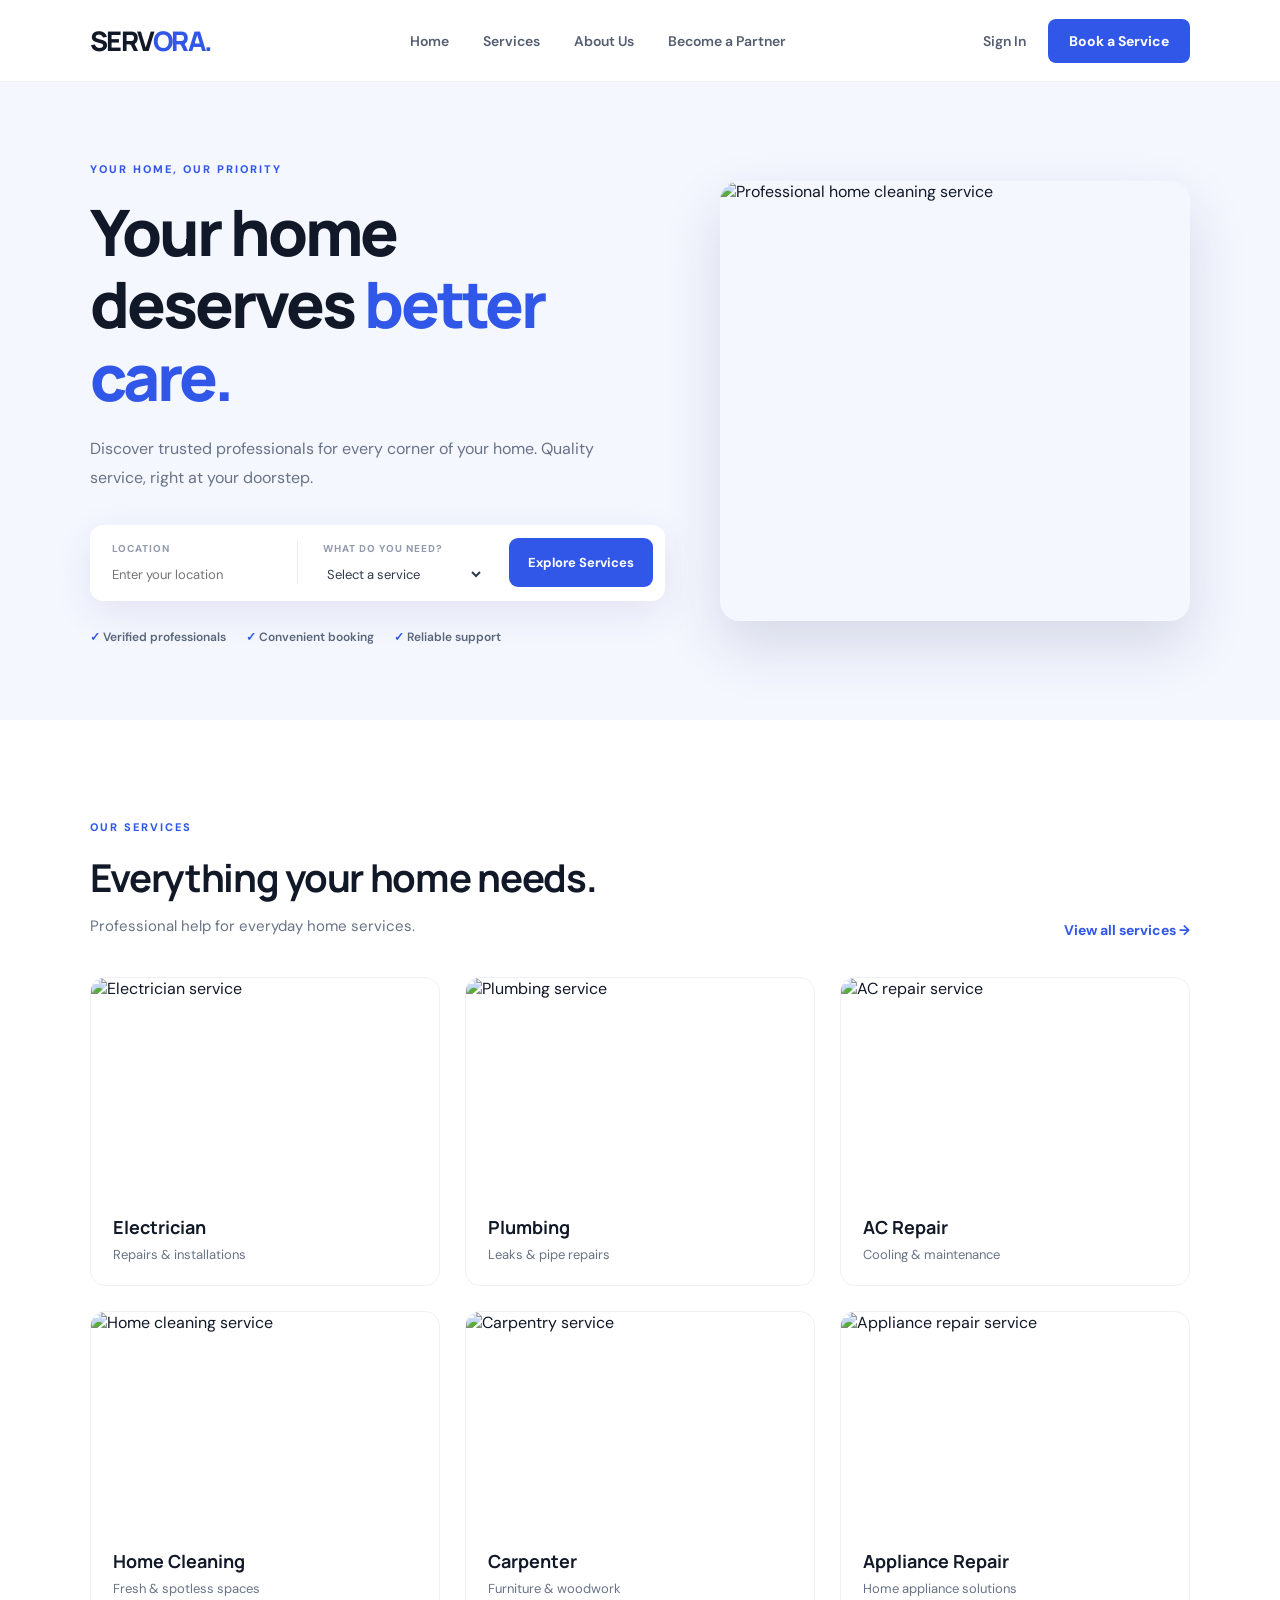
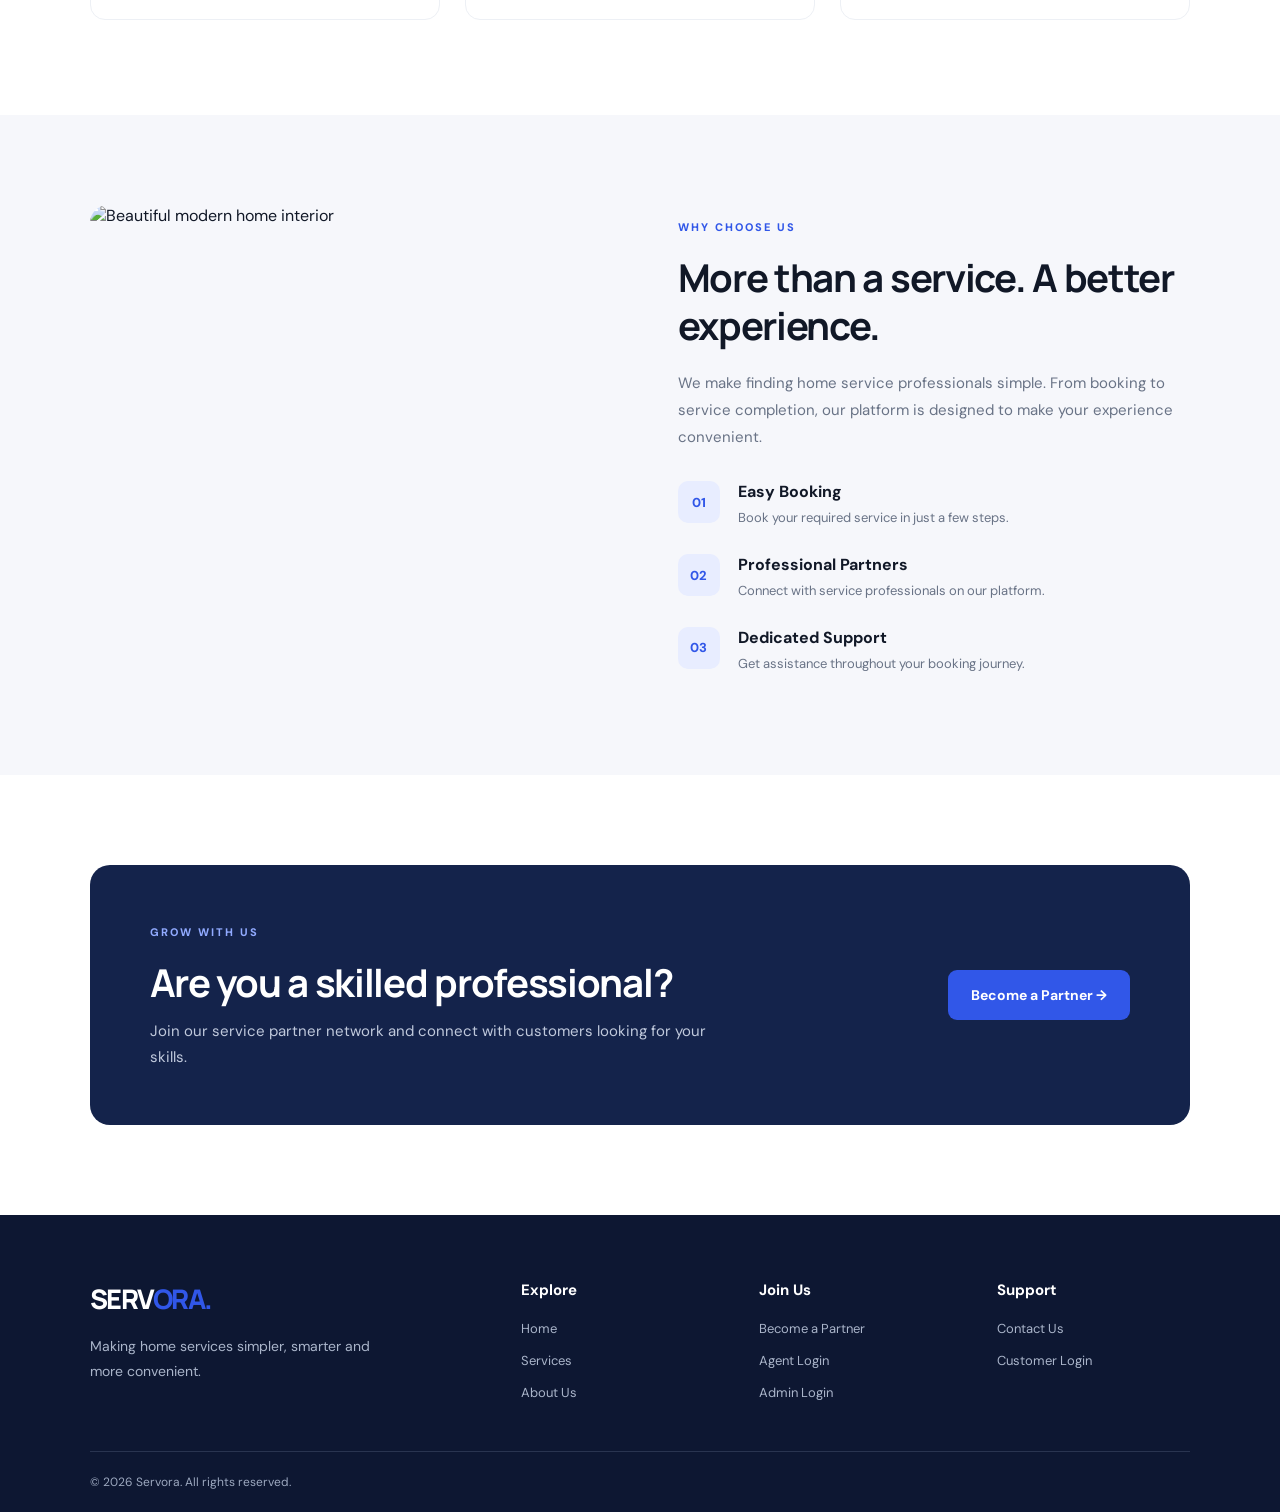
==== index.html @ d1752a40 "initial servora website" ====
<!DOCTYPE html>
<html lang="en">
<head>
    <meta charset="UTF-8">
    <meta name="viewport" content="width=device-width, initial-scale=1.0">

    <title>Service Booking | Home Services Made Simple</title>

    <link rel="stylesheet" href="css/style.css">
</head>

<body>

    <!-- NAVBAR -->
    <header class="navbar">

        <a href="index.html" class="logo">
            SERV<span>ORA.</span>
        </a>

        <nav class="nav-links">
            <a href="index.html">Home</a>
            <a href="#services">Services</a>
            <a href="#about">About Us</a>
            <a href="#join">Become a Partner</a>
        </nav>

        <div class="nav-actions">
            <a href="customer.html" class="login-link">Sign In</a>
            <a href="customer.html" class="nav-button">Book a Service</a>
        </div>

    </header>


    <!-- HERO SECTION -->
    <main>

        <section class="hero">

            <div class="hero-content">

                <span class="hero-tag">YOUR HOME, OUR PRIORITY</span>

                <h1>
                    Your home deserves
                    <span>better care.</span>
                </h1>

                <p>
                    Discover trusted professionals for every corner
                    of your home. Quality service, right at your doorstep.
                </p>

                <div class="search-box">

                    <div class="search-field">
                        <label>LOCATION</label>
                        <input type="text" placeholder="Enter your location">
                    </div>

                    <div class="search-divider"></div>

                    <div class="search-field">
                        <label>WHAT DO YOU NEED?</label>
                        <select>
                            <option value="">Select a service</option>
                            <option>Electrician</option>
                            <option>Plumber</option>
                            <option>AC Repair</option>
                            <option>Home Cleaning</option>
                            <option>Carpenter</option>
                            <option>Appliance Repair</option>
                        </select>
                    </div>

                    <a href="customer.html" class="search-button">
                        Explore Services
                    </a>

                </div>

                <div class="hero-trust">
                    <span>✓ Verified professionals</span>
                    <span>✓ Convenient booking</span>
                    <span>✓ Reliable support</span>
                </div>

            </div>

            <div class="hero-image">
                <img
                    src="https://images.unsplash.com/photo-1581578731548-c64695cc6952?auto=format&fit=crop&w=1200&q=85"
                    alt="Professional home cleaning service">
            </div>

        </section>


        <!-- SERVICES SECTION -->
        <section class="services-section" id="services">

            <div class="section-heading">
                <div>
                    <span class="section-tag">OUR SERVICES</span>
                    <h2>Everything your home needs.</h2>
                    <p>Professional help for everyday home services.</p>
                </div>

                <a href="customer.html" class="view-all">
                    View all services →
                </a>
            </div>


            <div class="service-grid">

                <a href="customer.html" class="service-card">
                    <img src="https://images.unsplash.com/photo-1621905251189-08b45d6a269e?auto=format&fit=crop&w=700&q=80" alt="Electrician service">
                    <div class="service-info">
                        <h3>Electrician</h3>
                        <p>Repairs & installations</p>
                    </div>
                </a>

                <a href="customer.html" class="service-card">
                    <img src="https://images.unsplash.com/photo-1607472586893-edb57bdc0e39?auto=format&fit=crop&w=700&q=80" alt="Plumbing service">
                    <div class="service-info">
                        <h3>Plumbing</h3>
                        <p>Leaks & pipe repairs</p>
                    </div>
                </a>

                <a href="customer.html" class="service-card">
                    <img src="https://images.unsplash.com/photo-1631545806609-3c6d2e8c5e3d?auto=format&fit=crop&w=700&q=80" alt="AC repair service">
                    <div class="service-info">
                        <h3>AC Repair</h3>
                        <p>Cooling & maintenance</p>
                    </div>
                </a>

                <a href="customer.html" class="service-card">
                    <img src="https://images.unsplash.com/photo-1581578731548-c64695cc6952?auto=format&fit=crop&w=700&q=80" alt="Home cleaning service">
                    <div class="service-info">
                        <h3>Home Cleaning</h3>
                        <p>Fresh & spotless spaces</p>
                    </div>
                </a>

                <a href="customer.html" class="service-card">
                    <img src="https://images.unsplash.com/photo-1620626011761-996317b8d101?auto=format&fit=crop&w=700&q=80" alt="Carpentry service">
                    <div class="service-info">
                        <h3>Carpenter</h3>
                        <p>Furniture & woodwork</p>
                    </div>
                </a>

                <a href="customer.html" class="service-card">
                    <img src="https://images.unsplash.com/photo-1558618666-fcd25c85cd64?auto=format&fit=crop&w=700&q=80" alt="Appliance repair service">
                    <div class="service-info">
                        <h3>Appliance Repair</h3>
                        <p>Home appliance solutions</p>
                    </div>
                </a>

            </div>

        </section>


        <!-- ABOUT SECTION -->
        <section class="about-section" id="about">

            <div class="about-image">
                <img
                    src="https://images.unsplash.com/photo-1600607687939-ce8a6c25118c?auto=format&fit=crop&w=1000&q=85"
                    alt="Beautiful modern home interior">
            </div>

            <div class="about-content">

                <span class="section-tag">WHY CHOOSE US</span>

                <h2>More than a service. A better experience.</h2>

                <p>
                    We make finding home service professionals simple.
                    From booking to service completion, our platform
                    is designed to make your experience convenient.
                </p>

                <div class="about-point">
                    <span>01</span>
                    <div>
                        <h3>Easy Booking</h3>
                        <p>Book your required service in just a few steps.</p>
                    </div>
                </div>

                <div class="about-point">
                    <span>02</span>
                    <div>
                        <h3>Professional Partners</h3>
                        <p>Connect with service professionals on our platform.</p>
                    </div>
                </div>

                <div class="about-point">
                    <span>03</span>
                    <div>
                        <h3>Dedicated Support</h3>
                        <p>Get assistance throughout your booking journey.</p>
                    </div>
                </div>

            </div>

        </section>


        <!-- WORKER JOIN SECTION -->
        <section class="join-section" id="join">

            <div>
                <span class="section-tag">GROW WITH US</span>
                <h2>Are you a skilled professional?</h2>
                <p>
                    Join our service partner network and connect
                    with customers looking for your skills.
                </p>
            </div>

            <a href="worker.html" class="join-button">
                Become a Partner →
            </a>

        </section>

    </main>


    <!-- FOOTER -->
    <footer class="footer">

        <div class="footer-main">

            <div class="footer-brand">
                <a href="index.html" class="logo">
                    SERV<span>ORA.</span>
                </a>

                <p>
                    Making home services simpler,
                    smarter and more convenient.
                </p>
            </div>

            <div class="footer-column">
                <h3>Explore</h3>
                <a href="index.html">Home</a>
                <a href="#services">Services</a>
                <a href="#about">About Us</a>
            </div>

            <div class="footer-column">
                <h3>Join Us</h3>
                <a href="worker.html">Become a Partner</a>
                <a href="agent.html">Agent Login</a>
                <a href="admin.html">Admin Login</a>
            </div>

            <div class="footer-column">
                <h3>Support</h3>
                <a href="mailto:support@example.com">Contact Us</a>
                <a href="customer.html">Customer Login</a>
            </div>

        </div>

        <div class="footer-bottom">
            <p>© 2026 Servora. All rights reserved.</p>
        </div>

    </footer>

</body>
</html>
---- css/style.css ----
@import url('https://fonts.googleapis.com/css2?family=DM+Sans:wght@400;500;600;700;800&family=Manrope:wght@400;500;600;700;800&display=swap');

:root {
    --primary: #3157e8;
    --dark: #111827;
    --muted: #697386;
    --light: #f6f7fb;
    --white: #ffffff;
}

* {
    margin: 0;
    padding: 0;
    box-sizing: border-box;
}

html {
    scroll-behavior: smooth;
}

body {
    font-family: 'DM Sans', sans-serif;
    color: var(--dark);
    background: var(--white);
}

a {
    text-decoration: none;
    color: inherit;
}

/* NAVBAR */

.navbar {
    width: 100%;
    min-height: 82px;
    padding: 0 7%;
    display: flex;
    align-items: center;
    justify-content: space-between;
    background: #fff;
    border-bottom: 1px solid #edf0f5;
    position: sticky;
    top: 0;
    z-index: 100;
}

.logo {
    font-family: 'Manrope', sans-serif;
    font-size: 27px;
    font-weight: 800;
    letter-spacing: -1.5px;
    color: var(--dark);
}

.logo span {
    color: var(--primary);
}

.nav-links {
    display: flex;
    align-items: center;
    gap: 34px;
}

.nav-links a,
.login-link {
    font-size: 14px;
    font-weight: 600;
    color: #555e70;
    transition: 0.3s;
}

.nav-links a:hover,
.login-link:hover {
    color: var(--primary);
}

.nav-actions {
    display: flex;
    align-items: center;
    gap: 22px;
}

.nav-button {
    background: var(--primary);
    color: white;
    padding: 13px 21px;
    border-radius: 8px;
    font-size: 14px;
    font-weight: 700;
    transition: 0.3s;
}

.nav-button:hover,
.search-button:hover,
.join-button:hover {
    background: #1d40c4;
    transform: translateY(-2px);
}

/* HERO */

.hero {
    min-height: 600px;
    padding: 75px 7%;
    display: grid;
    grid-template-columns: 1.1fr 0.9fr;
    align-items: center;
    gap: 55px;
    background: #f5f7ff;
}

.hero-content {
    max-width: 650px;
}

.hero-tag,
.section-tag {
    display: inline-block;
    color: var(--primary);
    font-size: 11px;
    font-weight: 800;
    letter-spacing: 2px;
    margin-bottom: 20px;
}

.hero h1 {
    font-family: 'Manrope', sans-serif;
    font-size: clamp(42px, 5vw, 65px);
    line-height: 1.13;
    letter-spacing: -3px;
    font-weight: 800;
    color: #111827;
    margin-bottom: 22px;
}

.hero h1 span {
    color: var(--primary);
}

.hero-content > p {
    color: var(--muted);
    font-size: 16px;
    line-height: 1.8;
    max-width: 510px;
    margin-bottom: 32px;
}

/* SEARCH BOX */

.search-box {
    background: white;
    padding: 12px;
    border-radius: 13px;
    display: flex;
    align-items: center;
    gap: 15px;
    box-shadow: 0 12px 40px rgba(27, 46, 105, 0.09);
    max-width: 690px;
}

.search-field {
    flex: 1;
    min-width: 0;
    padding: 5px 10px;
}

.search-field label {
    display: block;
    color: #929bad;
    font-size: 10px;
    font-weight: 800;
    letter-spacing: 1px;
    margin-bottom: 8px;
}

.search-field input,
.search-field select {
    width: 100%;
    border: none;
    outline: none;
    background: transparent;
    color: #30394b;
    font-size: 13px;
    font-family: inherit;
}

.search-divider {
    width: 1px;
    height: 43px;
    background: #e9edf3;
}

.search-button {
    background: var(--primary);
    color: white;
    padding: 16px 19px;
    border-radius: 9px;
    white-space: nowrap;
    font-size: 13px;
    font-weight: 700;
    transition: 0.3s;
}

.hero-trust {
    display: flex;
    flex-wrap: wrap;
    gap: 20px;
    margin-top: 28px;
    color: #596579;
    font-size: 12px;
    font-weight: 600;
}

.hero-trust span::first-letter {
    color: var(--primary);
}

/* HERO IMAGE */

.hero-image {
    width: 100%;
    height: 440px;
    border-radius: 20px;
    overflow: hidden;
    box-shadow: 0 25px 60px rgba(20, 38, 75, 0.14);
}

.hero-image img {
    width: 100%;
    height: 100%;
    object-fit: cover;
    transition: transform 0.6s;
}

.hero-image:hover img {
    transform: scale(1.04);
}

/* SERVICES */

.services-section {
    padding: 95px 7%;
}

.section-heading {
    display: flex;
    justify-content: space-between;
    align-items: end;
    margin-bottom: 38px;
    gap: 20px;
}

.section-heading h2,
.about-content h2,
.join-section h2 {
    font-family: 'Manrope', sans-serif;
    font-size: clamp(28px, 3vw, 39px);
    line-height: 1.25;
    letter-spacing: -1.3px;
    margin-bottom: 12px;
}

.section-heading p,
.join-section p {
    color: var(--muted);
    font-size: 15px;
    line-height: 1.7;
}

.view-all {
    color: var(--primary);
    font-weight: 700;
    font-size: 14px;
    white-space: nowrap;
}

.service-grid {
    display: grid;
    grid-template-columns: repeat(3, 1fr);
    gap: 25px;
}

.service-card {
    background: white;
    border: 1px solid #edf0f5;
    border-radius: 15px;
    overflow: hidden;
    transition: 0.35s;
}

.service-card:hover {
    transform: translateY(-7px);
    box-shadow: 0 18px 40px rgba(20, 38, 75, 0.11);
    border-color: transparent;
}

.service-card img {
    display: block;
    width: 100%;
    height: 215px;
    object-fit: cover;
    transition: transform 0.5s;
}

.service-card:hover img {
    transform: scale(1.04);
}

.service-info {
    padding: 22px;
}

.service-info h3 {
    font-family: 'Manrope', sans-serif;
    font-size: 18px;
    margin-bottom: 7px;
}

.service-info p {
    color: var(--muted);
    font-size: 13px;
}

/* ABOUT SECTION */

.about-section {
    background: #f6f7fb;
    padding: 90px 7%;
    display: grid;
    grid-template-columns: 1fr 1fr;
    align-items: center;
    gap: 75px;
}

.about-image {
    height: 480px;
    border-radius: 18px;
    overflow: hidden;
}

.about-image img {
    width: 100%;
    height: 100%;
    object-fit: cover;
}

.about-content > p {
    color: var(--muted);
    font-size: 15px;
    line-height: 1.8;
    margin: 20px 0 30px;
}

.about-point {
    display: flex;
    gap: 18px;
    margin-top: 25px;
    align-items: flex-start;
}

.about-point > span {
    min-width: 42px;
    height: 42px;
    background: #e8edff;
    color: var(--primary);
    border-radius: 10px;
    display: grid;
    place-items: center;
    font-weight: 800;
    font-size: 13px;
}

.about-point h3 {
    font-size: 16px;
    margin-bottom: 6px;
}

.about-point p {
    color: var(--muted);
    font-size: 13px;
    line-height: 1.6;
}

/* JOIN SECTION */

.join-section {
    margin: 90px 7%;
    padding: 55px 60px;
    border-radius: 20px;
    background: #14234b;
    color: white;
    display: flex;
    align-items: center;
    justify-content: space-between;
    gap: 30px;
}

.join-section .section-tag {
    color: #91aaff;
}

.join-section h2 {
    color: white;
}

.join-section p {
    color: #c0c9dc;
    max-width: 570px;
}

.join-button {
    background: var(--primary);
    color: white;
    padding: 16px 23px;
    border-radius: 9px;
    font-weight: 700;
    font-size: 14px;
    white-space: nowrap;
    transition: 0.3s;
}

/* FOOTER */

.footer {
    background: #0d1732;
    color: white;
    padding: 65px 7% 0;
}

.footer-main {
    display: grid;
    grid-template-columns: 2fr 1fr 1fr 1fr;
    gap: 45px;
    padding-bottom: 50px;
}

.footer-brand .logo {
    color: white;
}

.footer-brand p {
    color: #aab5ca;
    font-size: 14px;
    line-height: 1.8;
    margin-top: 17px;
    max-width: 280px;
}

.footer-column {
    display: flex;
    flex-direction: column;
    gap: 15px;
}

.footer-column h3 {
    font-size: 15px;
    margin-bottom: 5px;
}

.footer-column a {
    color: #aab5ca;
    font-size: 13px;
    transition: 0.3s;
}

.footer-column a:hover {
    color: white;
}

.footer-bottom {
    border-top: 1px solid #293450;
    padding: 22px 0;
    color: #9ca8bf;
    font-size: 12px;
}

/* RESPONSIVE DESIGN */

@media (max-width: 1000px) {
    .navbar {
        padding: 18px 5%;
    }

    .nav-links {
        gap: 17px;
    }

    .hero {
        padding: 60px 5%;
        gap: 30px;
    }

    .services-section,
    .about-section {
        padding: 70px 5%;
    }

    .service-grid {
        gap: 18px;
    }

    .footer-main {
        gap: 25px;
    }
}

@media (max-width: 768px) {
    .navbar {
        flex-wrap: wrap;
        gap: 17px;
        padding: 17px 5%;
    }

    .nav-links {
        order: 3;
        width: 100%;
        justify-content: center;
        flex-wrap: wrap;
        gap: 17px;
    }

    .nav-actions {
        gap: 12px;
    }

    .hero {
        grid-template-columns: 1fr;
        padding: 55px 5%;
    }

    .hero h1 {
        font-size: 46px;
        letter-spacing: -2px;
    }

    .hero-image {
        height: 330px;
    }

    .search-box {
        flex-direction: column;
        align-items: stretch;
        gap: 10px;
    }

    .search-divider {
        width: 100%;
        height: 1px;
    }

    .search-button {
        text-align: center;
    }

    .hero-trust {
        gap: 12px;
    }

    .section-heading {
        align-items: flex-start;
        flex-direction: column;
    }

    .service-grid {
        grid-template-columns: repeat(2, 1fr);
    }

    .service-card img {
        height: 170px;
    }

    .about-section {
        grid-template-columns: 1fr;
        gap: 35px;
    }

    .about-image {
        height: 330px;
    }

    .join-section {
        margin: 55px 5%;
        padding: 35px 25px;
        align-items: flex-start;
        flex-direction: column;
    }

    .footer-main {
        grid-template-columns: repeat(2, 1fr);
    }
}

@media (max-width: 480px) {
    .logo {
        font-size: 23px;
    }

    .nav-button {
        padding: 11px 13px;
        font-size: 12px;
    }

    .login-link {
        font-size: 13px;
    }

    .nav-links a {
        font-size: 12px;
    }

    .hero h1 {
        font-size: 39px;
    }

    .service-grid {
        grid-template-columns: 1fr;
    }

    .service-card img {
        height: 210px;
    }

    .footer-main {
        grid-template-columns: 1fr 1fr;
        gap: 35px 20px;
    }
}
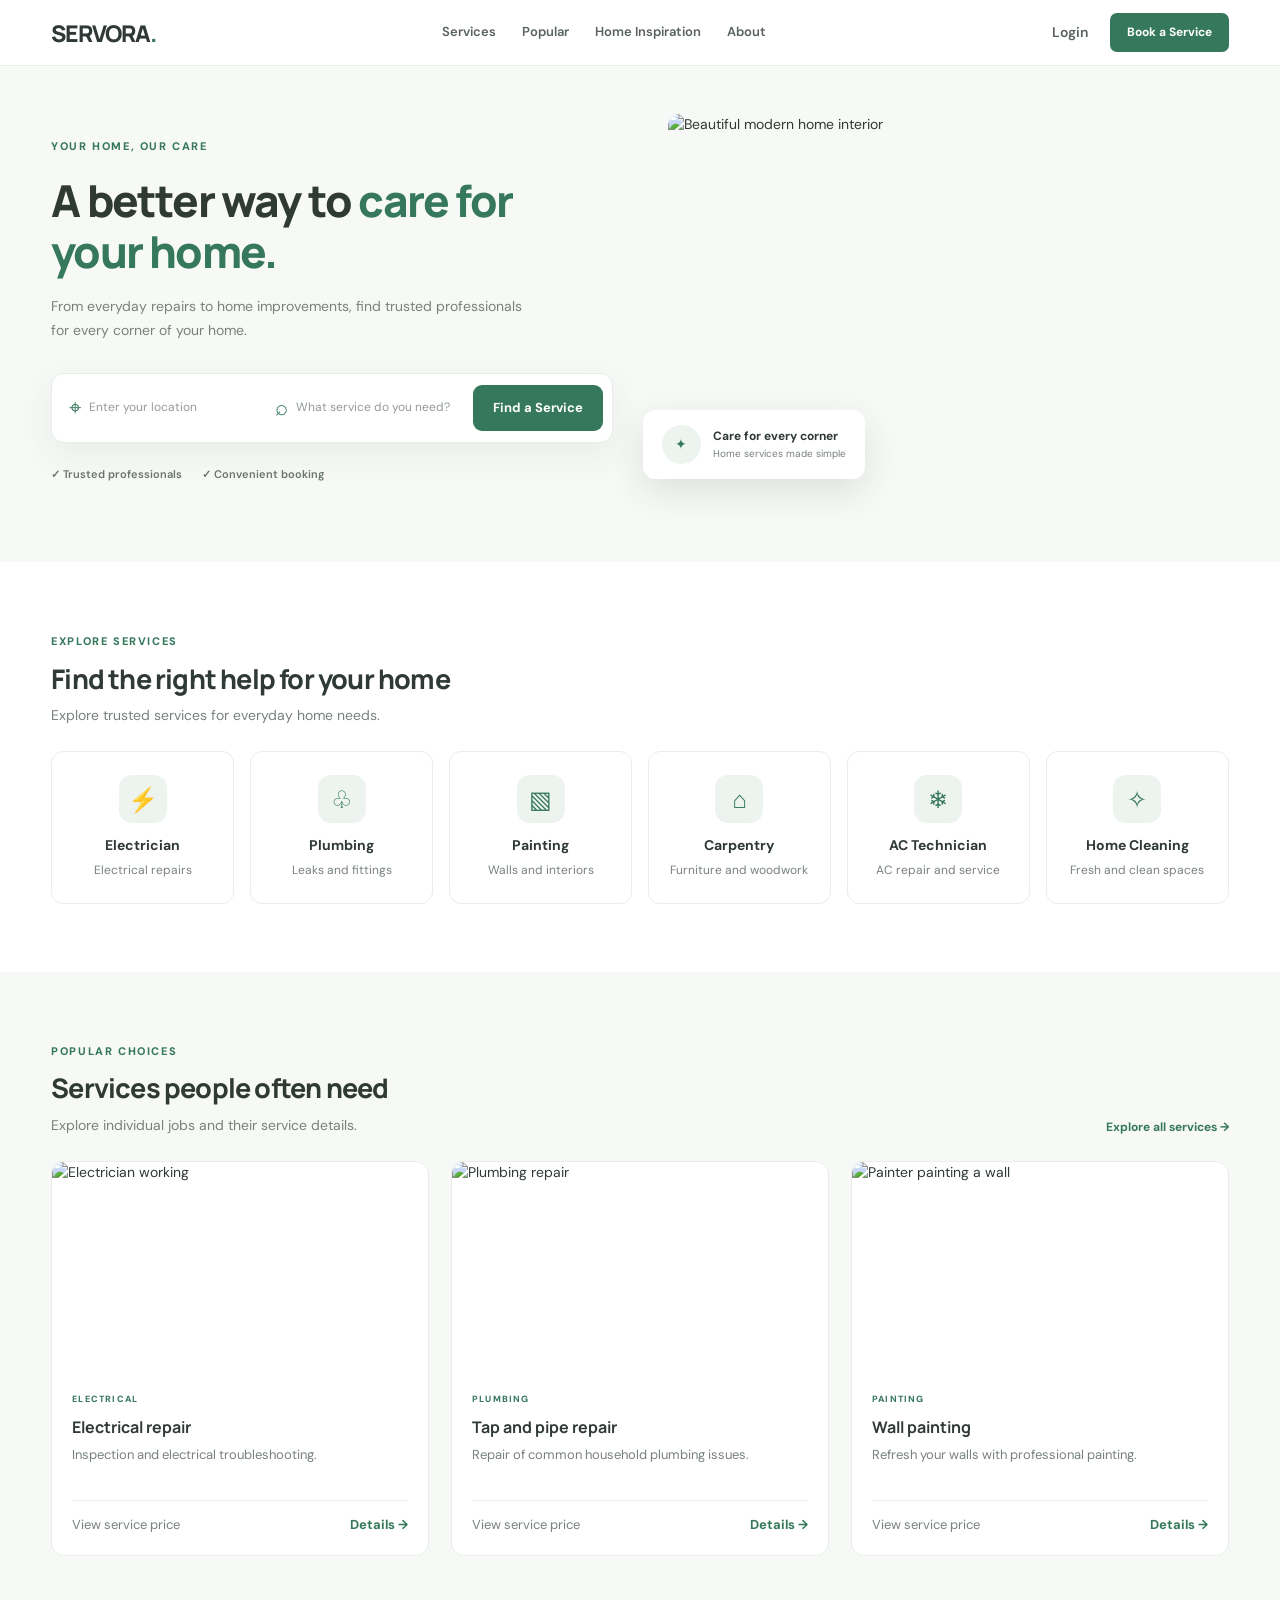
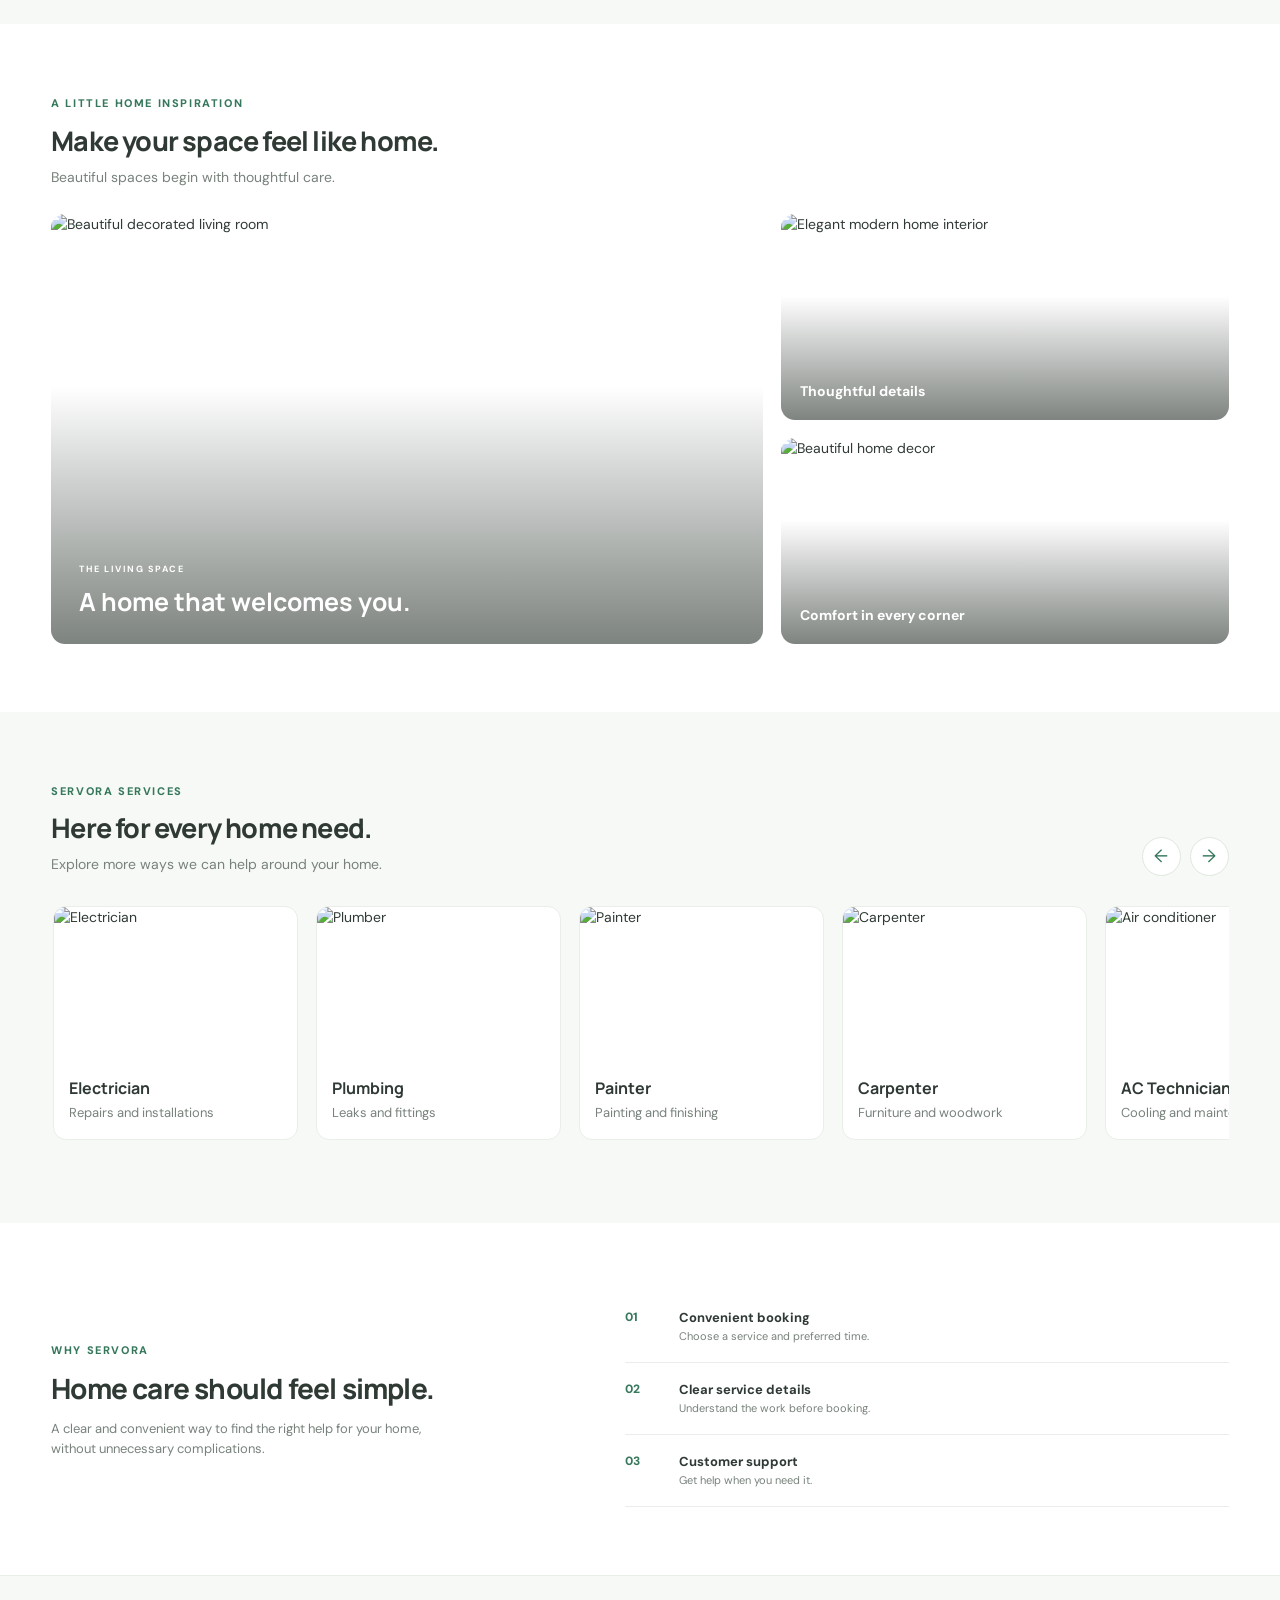
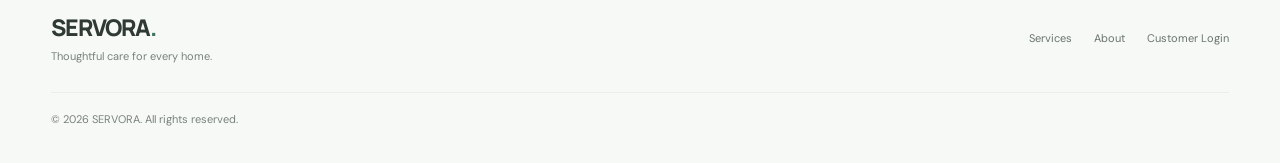
==== commit abb8ce33: "Redesign SERVORA customer homepage and UI" ====
--- a/index.html
+++ b/index.html
@@ -1,288 +1,379 @@
-
 <!DOCTYPE html>
 <html lang="en">
 <head>
     <meta charset="UTF-8">
     <meta name="viewport" content="width=device-width, initial-scale=1.0">
 
-    <title>Service Booking | Home Services Made Simple</title>
+    <meta name="theme-color" content="#ffffff">
+    <meta name="description" content="Book trusted home services with SERVORA.">
+
+    <title>SERVORA | Home Services Made Simple</title>
+
+    <link rel="preconnect" href="https://fonts.googleapis.com">
+    <link rel="preconnect" href="https://fonts.gstatic.com" crossorigin>
+
+    <link href="https://fonts.googleapis.com/css2?family=DM+Sans:wght@400;500;600;700&family=Manrope:wght@400;500;600;700;800&display=swap" rel="stylesheet">
 
     <link rel="stylesheet" href="css/style.css">
+    
 </head>
 
 <body>
 
-    <!-- NAVBAR -->
-    <header class="navbar">
-
-        <a href="index.html" class="logo">
-            SERV<span>ORA.</span>
-        </a>
+<!-- HEADER -->
+<header class="header">
+    <div class="container nav-container">
+
+        <a href="index.html" class="logo">SERVORA<span>.</span></a>
 
         <nav class="nav-links">
-            <a href="index.html">Home</a>
             <a href="#services">Services</a>
-            <a href="#about">About Us</a>
-            <a href="#join">Become a Partner</a>
+            <a href="#popular">Popular</a>
+            <a href="#inspiration">Home Inspiration</a>
+            <a href="#about">About</a>
         </nav>
 
         <div class="nav-actions">
-            <a href="customer.html" class="login-link">Sign In</a>
+            <a href="customer.html" class="login-link">Login</a>
             <a href="customer.html" class="nav-button">Book a Service</a>
         </div>
 
-    </header>
-
-
-    <!-- HERO SECTION -->
-    <main>
-
-        <section class="hero">
-
-            <div class="hero-content">
-
-                <span class="hero-tag">YOUR HOME, OUR PRIORITY</span>
-
-                <h1>
-                    Your home deserves
-                    <span>better care.</span>
-                </h1>
-
-                <p>
-                    Discover trusted professionals for every corner
-                    of your home. Quality service, right at your doorstep.
-                </p>
-
-                <div class="search-box">
-
-                    <div class="search-field">
-                        <label>LOCATION</label>
-                        <input type="text" placeholder="Enter your location">
+        <button class="menu-toggle" id="menuToggle" aria-label="Open menu">
+            ☰
+        </button>
+
+    </div>
+</header>
+
+
+<!-- HERO -->
+<section class="hero">
+    <div class="container hero-grid">
+
+        <div class="hero-content">
+            <span class="eyebrow">YOUR HOME, OUR CARE</span>
+
+            <h1>
+                A better way to
+                <span>care for your home.</span>
+            </h1>
+
+            <p>
+                From everyday repairs to home improvements,
+                find trusted professionals for every corner of your home.
+            </p>
+
+            <div class="search-box">
+                <div class="search-field">
+                    <span>⌖</span>
+                    <input type="text" placeholder="Enter your location">
+                </div>
+
+                <div class="search-field service-search">
+                    <span>⌕</span>
+                    <input type="text" placeholder="What service do you need?">
+                </div>
+
+                <button type="button" class="search-button" id="searchButton">
+                    Find a Service
+                </button>
+            </div>
+
+            <div class="hero-trust">
+                <span>✓ Trusted professionals</span>
+                <span>✓ Convenient booking</span>
+            </div>
+        </div>
+
+        <div class="hero-image-wrap">
+            <img
+                src="https://images.unsplash.com/photo-1600607687939-ce8a6c25118c?auto=format&fit=crop&w=1100&q=85"
+                alt="Beautiful modern home interior"
+                class="hero-image"
+            >
+
+            <div class="floating-note">
+                <span class="note-icon">✦</span>
+                <div>
+                    <strong>Care for every corner</strong>
+                    <small>Home services made simple</small>
+                </div>
+            </div>
+        </div>
+
+    </div>
+</section>
+
+
+<!-- SERVICE CATEGORIES -->
+<section class="section categories-section" id="services">
+    <div class="container">
+
+        <div class="section-heading">
+            <div>
+                <span class="eyebrow">EXPLORE SERVICES</span>
+                <h2>Find the right help for your home</h2>
+<p>Explore trusted services for everyday home needs.</p>
+            </div>
+        </div>
+
+        <div class="category-grid">
+
+            <a href="customer.html" class="category-card">
+                <div class="category-icon">⚡</div>
+                <h3>Electrician</h3>
+                <p>Electrical repairs</p>
+            </a>
+
+            <a href="customer.html" class="category-card">
+                <div class="category-icon">♧</div>
+                <h3>Plumbing</h3>
+                <p>Leaks and fittings</p>
+            </a>
+
+            <a href="customer.html" class="category-card">
+                <div class="category-icon">▧</div>
+                <h3>Painting</h3>
+                <p>Walls and interiors</p>
+            </a>
+
+            <a href="customer.html" class="category-card">
+                <div class="category-icon">⌂</div>
+                <h3>Carpentry</h3>
+                <p>Furniture and woodwork</p>
+            </a>
+
+            <a href="customer.html" class="category-card">
+                <div class="category-icon">❄</div>
+                <h3>AC Technician</h3>
+                <p>AC repair and service</p>
+            </a>
+
+            <a href="customer.html" class="category-card">
+                <div class="category-icon">✧</div>
+                <h3>Home Cleaning</h3>
+                <p>Fresh and clean spaces</p>
+            </a>
+
+        </div>
+
+    </div>
+</section>
+
+
+<!-- POPULAR SERVICES AND PRICES -->
+<section class="section popular-section" id="popular">
+    <div class="container">
+
+        <div class="section-heading">
+            <div>
+                <span class="eyebrow">POPULAR CHOICES</span>
+                <h2>Services people often need</h2>
+                <p>Explore individual jobs and their service details.</p>
+            </div>
+
+            <a href="customer.html" class="text-link">Explore all services →</a>
+        </div>
+
+        <div class="popular-grid">
+
+            <article class="popular-card">
+                <img src="https://images.unsplash.com/photo-1621905251189-08b45d6a269e?auto=format&fit=crop&w=700&q=85" alt="Electrician working">
+                <div class="popular-info">
+                    <span class="service-type">ELECTRICAL</span>
+                    <h3>Electrical repair</h3>
+                    <p>Inspection and electrical troubleshooting.</p>
+                    <div class="price-row">
+                        <span>View service price</span>
+                        <a href="customer.html">Details →</a>
                     </div>
-
-                    <div class="search-divider"></div>
-
-                    <div class="search-field">
-                        <label>WHAT DO YOU NEED?</label>
-                        <select>
-                            <option value="">Select a service</option>
-                            <option>Electrician</option>
-                            <option>Plumber</option>
-                            <option>AC Repair</option>
-                            <option>Home Cleaning</option>
-                            <option>Carpenter</option>
-                            <option>Appliance Repair</option>
-                        </select>
+                </div>
+            </article>
+
+            <article class="popular-card">
+                <img src="https://images.unsplash.com/photo-1607472586893-edb57bdc0e39?auto=format&fit=crop&w=700&q=85" alt="Plumbing repair">
+                <div class="popular-info">
+                    <span class="service-type">PLUMBING</span>
+                    <h3>Tap and pipe repair</h3>
+                    <p>Repair of common household plumbing issues.</p>
+                    <div class="price-row">
+                        <span>View service price</span>
+                        <a href="customer.html">Details →</a>
                     </div>
-
-                    <a href="customer.html" class="search-button">
-                        Explore Services
-                    </a>
-
-                </div>
-
-                <div class="hero-trust">
-                    <span>✓ Verified professionals</span>
-                    <span>✓ Convenient booking</span>
-                    <span>✓ Reliable support</span>
-                </div>
-
-            </div>
-
-            <div class="hero-image">
+                </div>
+            </article>
+
+            <article class="popular-card">
+                <img src="https://images.unsplash.com/photo-1562259949-e8e7689d7828?auto=format&fit=crop&w=700&q=85" alt="Painter painting a wall">
+                <div class="popular-info">
+                    <span class="service-type">PAINTING</span>
+                    <h3>Wall painting</h3>
+                    <p>Refresh your walls with professional painting.</p>
+                    <div class="price-row">
+                        <span>View service price</span>
+                        <a href="customer.html">Details →</a>
+                    </div>
+                </div>
+            </article>
+
+        </div>
+
+    </div>
+</section>
+
+
+<!-- HOME INSPIRATION GALLERY: AFTER PRICES -->
+<section class="section inspiration-section" id="inspiration">
+    <div class="container">
+
+        <div class="section-heading">
+            <div>
+                <span class="eyebrow">A LITTLE HOME INSPIRATION</span>
+                <h2>Make your space feel like home.</h2>
+                <p>Beautiful spaces begin with thoughtful care.</p>
+            </div>
+        </div>
+
+        <div class="inspiration-grid">
+
+            <div class="inspiration-large">
                 <img
-                    src="https://images.unsplash.com/photo-1581578731548-c64695cc6952?auto=format&fit=crop&w=1200&q=85"
-                    alt="Professional home cleaning service">
-            </div>
-
-        </section>
-
-
-        <!-- SERVICES SECTION -->
-        <section class="services-section" id="services">
-
-            <div class="section-heading">
-                <div>
-                    <span class="section-tag">OUR SERVICES</span>
-                    <h2>Everything your home needs.</h2>
-                    <p>Professional help for everyday home services.</p>
-                </div>
-
-                <a href="customer.html" class="view-all">
-                    View all services →
-                </a>
-            </div>
-
-
-            <div class="service-grid">
-
-                <a href="customer.html" class="service-card">
-                    <img src="https://images.unsplash.com/photo-1621905251189-08b45d6a269e?auto=format&fit=crop&w=700&q=80" alt="Electrician service">
-                    <div class="service-info">
-                        <h3>Electrician</h3>
-                        <p>Repairs & installations</p>
-                    </div>
-                </a>
-
-                <a href="customer.html" class="service-card">
-                    <img src="https://images.unsplash.com/photo-1607472586893-edb57bdc0e39?auto=format&fit=crop&w=700&q=80" alt="Plumbing service">
-                    <div class="service-info">
-                        <h3>Plumbing</h3>
-                        <p>Leaks & pipe repairs</p>
-                    </div>
-                </a>
-
-                <a href="customer.html" class="service-card">
-                    <img src="https://images.unsplash.com/photo-1631545806609-3c6d2e8c5e3d?auto=format&fit=crop&w=700&q=80" alt="AC repair service">
-                    <div class="service-info">
-                        <h3>AC Repair</h3>
-                        <p>Cooling & maintenance</p>
-                    </div>
-                </a>
-
-                <a href="customer.html" class="service-card">
-                    <img src="https://images.unsplash.com/photo-1581578731548-c64695cc6952?auto=format&fit=crop&w=700&q=80" alt="Home cleaning service">
-                    <div class="service-info">
-                        <h3>Home Cleaning</h3>
-                        <p>Fresh & spotless spaces</p>
-                    </div>
-                </a>
-
-                <a href="customer.html" class="service-card">
-                    <img src="https://images.unsplash.com/photo-1620626011761-996317b8d101?auto=format&fit=crop&w=700&q=80" alt="Carpentry service">
-                    <div class="service-info">
-                        <h3>Carpenter</h3>
-                        <p>Furniture & woodwork</p>
-                    </div>
-                </a>
-
-                <a href="customer.html" class="service-card">
-                    <img src="https://images.unsplash.com/photo-1558618666-fcd25c85cd64?auto=format&fit=crop&w=700&q=80" alt="Appliance repair service">
-                    <div class="service-info">
-                        <h3>Appliance Repair</h3>
-                        <p>Home appliance solutions</p>
-                    </div>
-                </a>
-
-            </div>
-
-        </section>
-
-
-        <!-- ABOUT SECTION -->
-        <section class="about-section" id="about">
-
-            <div class="about-image">
-                <img
-                    src="https://images.unsplash.com/photo-1600607687939-ce8a6c25118c?auto=format&fit=crop&w=1000&q=85"
-                    alt="Beautiful modern home interior">
-            </div>
-
-            <div class="about-content">
-
-                <span class="section-tag">WHY CHOOSE US</span>
-
-                <h2>More than a service. A better experience.</h2>
-
-                <p>
-                    We make finding home service professionals simple.
-                    From booking to service completion, our platform
-                    is designed to make your experience convenient.
-                </p>
-
-                <div class="about-point">
-                    <span>01</span>
-                    <div>
-                        <h3>Easy Booking</h3>
-                        <p>Book your required service in just a few steps.</p>
-                    </div>
-                </div>
-
-                <div class="about-point">
-                    <span>02</span>
-                    <div>
-                        <h3>Professional Partners</h3>
-                        <p>Connect with service professionals on our platform.</p>
-                    </div>
-                </div>
-
-                <div class="about-point">
-                    <span>03</span>
-                    <div>
-                        <h3>Dedicated Support</h3>
-                        <p>Get assistance throughout your booking journey.</p>
-                    </div>
-                </div>
-
-            </div>
-
-        </section>
-
-
-        <!-- WORKER JOIN SECTION -->
-        <section class="join-section" id="join">
-
+                    src="https://images.unsplash.com/photo-1600210492486-724fe5c67fb0?auto=format&fit=crop&w=1200&q=85"
+                    alt="Beautiful decorated living room"
+                    loading="lazy"
+                >
+                <div class="image-caption">
+                    <span>THE LIVING SPACE</span>
+                    <h3>A home that welcomes you.</h3>
+                </div>
+            </div>
+
+            <div class="inspiration-side">
+
+                <div class="inspiration-small">
+                    <img
+                        src="https://images.unsplash.com/photo-1600607687920-4e2a09cf159d?auto=format&fit=crop&w=800&q=85"
+                        alt="Elegant modern home interior"
+                        loading="lazy"
+                    >
+                    <div class="small-caption">Thoughtful details</div>
+                </div>
+
+                <div class="inspiration-small">
+                    <img
+                        src="https://images.unsplash.com/photo-1600566753086-00f18fb6b3ea?auto=format&fit=crop&w=800&q=85"
+                        alt="Beautiful home decor"
+                        loading="lazy"
+                    >
+                    <div class="small-caption">Comfort in every corner</div>
+                </div>
+
+            </div>
+
+        </div>
+
+    </div>
+</section>
+
+
+<!-- AUTO SLIDING SERVICES -->
+<section class="section all-services-section">
+    <div class="container">
+
+        <div class="section-heading">
             <div>
-                <span class="section-tag">GROW WITH US</span>
-                <h2>Are you a skilled professional?</h2>
-                <p>
-                    Join our service partner network and connect
-                    with customers looking for your skills.
-                </p>
-            </div>
-
-            <a href="worker.html" class="join-button">
-                Become a Partner →
-            </a>
-
-        </section>
-
-    </main>
-
-
-    <!-- FOOTER -->
-    <footer class="footer">
-
-        <div class="footer-main">
-
-            <div class="footer-brand">
-                <a href="index.html" class="logo">
-                    SERV<span>ORA.</span>
-                </a>
-
-                <p>
-                    Making home services simpler,
-                    smarter and more convenient.
-                </p>
-            </div>
-
-            <div class="footer-column">
-                <h3>Explore</h3>
-                <a href="index.html">Home</a>
-                <a href="#services">Services</a>
-                <a href="#about">About Us</a>
-            </div>
-
-            <div class="footer-column">
-                <h3>Join Us</h3>
-                <a href="worker.html">Become a Partner</a>
-                <a href="agent.html">Agent Login</a>
-                <a href="admin.html">Admin Login</a>
-            </div>
-
-            <div class="footer-column">
-                <h3>Support</h3>
-                <a href="mailto:support@example.com">Contact Us</a>
-                <a href="customer.html">Customer Login</a>
-            </div>
-
-        </div>
-
-        <div class="footer-bottom">
-            <p>© 2026 Servora. All rights reserved.</p>
-        </div>
-
-    </footer>
+                <span class="eyebrow">SERVORA SERVICES</span>
+                <h2>Here for every home need.</h2>
+                <p>Explore more ways we can help around your home.</p>
+            </div>
+
+            <div class="slider-controls">
+                <button id="slidePrev" aria-label="Previous services">←</button>
+                <button id="slideNext" aria-label="Next services">→</button>
+            </div>
+        </div>
+
+        <div class="service-slider" id="serviceSlider">
+
+            <a href="customer.html" class="service-slide">
+                <img src="https://images.unsplash.com/photo-1621905251918-48416bd8575a?auto=format&fit=crop&w=600&q=80" alt="Electrician" loading="lazy">
+                <div><h3>Electrician</h3><p>Repairs and installations</p></div>
+            </a>
+
+            <a href="customer.html" class="service-slide">
+                <img src="https://images.unsplash.com/photo-1607472586893-edb57bdc0e39?auto=format&fit=crop&w=600&q=80" alt="Plumber" loading="lazy">
+                <div><h3>Plumbing</h3><p>Leaks and fittings</p></div>
+            </a>
+
+            <a href="customer.html" class="service-slide">
+                <img src="https://images.unsplash.com/photo-1562259949-e8e7689d7828?auto=format&fit=crop&w=600&q=80" alt="Painter" loading="lazy">
+                <div><h3>Painter</h3><p>Painting and finishing</p></div>
+            </a>
+
+            <a href="customer.html" class="service-slide">
+                <img src="https://images.unsplash.com/photo-1620626011761-996317b8d101?auto=format&fit=crop&w=600&q=80" alt="Carpenter" loading="lazy">
+                <div><h3>Carpenter</h3><p>Furniture and woodwork</p></div>
+            </a>
+
+            <a href="customer.html" class="service-slide">
+                <img src="https://images.unsplash.com/photo-1631545806609-8e7e9d6b4b7d?auto=format&fit=crop&w=600&q=80" alt="Air conditioner" loading="lazy">
+                <div><h3>AC Technician</h3><p>Cooling and maintenance</p></div>
+            </a>
+
+            <a href="customer.html" class="service-slide">
+                <img src="https://images.unsplash.com/photo-1581578731548-c64695cc6952?auto=format&fit=crop&w=600&q=80" alt="Home cleaning" loading="lazy">
+                <div><h3>Home Cleaning</h3><p>Everyday home care</p></div>
+            </a>
+
+        </div>
+
+    </div>
+</section>
+
+
+<!-- WHY SERVORA -->
+<section class="section why-section" id="about">
+    <div class="container why-grid">
+
+        <div>
+            <span class="eyebrow">WHY SERVORA</span>
+            <h2>Home care should feel simple.</h2>
+            <p class="why-description">
+                A clear and convenient way to find the right help
+                for your home, without unnecessary complications.
+            </p>
+        </div>
+
+        <div class="why-points">
+            <div><span>01</span><strong>Convenient booking</strong><p>Choose a service and preferred time.</p></div>
+            <div><span>02</span><strong>Clear service details</strong><p>Understand the work before booking.</p></div>
+            <div><span>03</span><strong>Customer support</strong><p>Get help when you need it.</p></div>
+        </div>
+
+    </div>
+</section>
+
+
+<!-- FOOTER -->
+<footer class="footer">
+    <div class="container footer-content">
+        <div>
+            <a href="index.html" class="logo footer-logo">SERVORA<span>.</span></a>
+            <p>Thoughtful care for every home.</p>
+        </div>
+
+        <div class="footer-links">
+            <a href="#services">Services</a>
+            <a href="#about">About</a>
+            <a href="customer.html">Customer Login</a>
+        </div>
+
+        <p class="copyright">© 2026 SERVORA. All rights reserved.</p>
+    </div>
+</footer>
+
+
+<script src="js/main.js"></script>
 
 </body>
-</html>
+</html>
--- a/css/style.css
+++ b/css/style.css
@@ -1,12 +1,12 @@
-
-@import url('https://fonts.googleapis.com/css2?family=DM+Sans:wght@400;500;600;700;800&family=Manrope:wght@400;500;600;700;800&display=swap');
-
 :root {
-    --primary: #3157e8;
-    --dark: #111827;
-    --muted: #697386;
-    --light: #f6f7fb;
-    --white: #ffffff;
+    --green: #36785c;
+    --green-dark: #285d46;
+    --green-light: #edf4ef;
+    --ink: #303a34;
+    --muted: #78827b;
+    --line: #e9eee9;
+    --background: #ffffff;
+    --soft: #f7f9f6;
 }
 
 * {
@@ -20,9 +20,10 @@
 }
 
 body {
-    font-family: 'DM Sans', sans-serif;
-    color: var(--dark);
-    background: var(--white);
+    font-family: "DM Sans", sans-serif;
+    color: var(--ink);
+    background: var(--background);
+    line-height: 1.6;
 }
 
 a {
@@ -30,601 +31,1006 @@
     color: inherit;
 }
 
-/* NAVBAR */
-
-.navbar {
-    width: 100%;
-    min-height: 82px;
-    padding: 0 7%;
-    display: flex;
-    align-items: center;
-    justify-content: space-between;
-    background: #fff;
-    border-bottom: 1px solid #edf0f5;
+button, input {
+    font: inherit;
+}
+
+.container {
+    width: min(1160px, 90%);
+    margin: auto;
+}
+
+.section {
+    padding: 88px 0;
+}
+
+.header {
+    height: 78px;
+    background: rgba(255,255,255,.96);
+    border-bottom: 1px solid var(--line);
     position: sticky;
     top: 0;
     z-index: 100;
 }
 
+.nav-container {
+    height: 100%;
+    display: flex;
+    align-items: center;
+    justify-content: space-between;
+}
+
 .logo {
-    font-family: 'Manrope', sans-serif;
-    font-size: 27px;
+    font: 800 26px "Manrope", sans-serif;
+    letter-spacing: -1.4px;
+}
+
+.logo span {
+    color: var(--green);
+}
+
+.nav-links {
+    display: flex;
+    gap: 30px;
+}
+
+.nav-links a,
+.login-link {
+    font-size: 13px;
+    font-weight: 600;
+    color: #59635c;
+    transition: .2s;
+}
+
+.nav-links a:hover,
+.login-link:hover {
+    color: var(--green);
+}
+
+.nav-actions {
+    display: flex;
+    align-items: center;
+    gap: 22px;
+}
+
+.nav-button,
+.search-button {
+    background: var(--green);
+    color: white;
+    border: 0;
+    border-radius: 9px;
+    padding: 13px 20px;
+    font-size: 13px;
+    font-weight: 700;
+    cursor: pointer;
+    transition: .25s;
+}
+
+.nav-button:hover,
+.search-button:hover {
+    background: var(--green-dark);
+    transform: translateY(-2px);
+}
+
+.menu-toggle {
+    display: none;
+    background: none;
+    border: 0;
+    font-size: 25px;
+    cursor: pointer;
+}
+
+
+/* HERO */
+
+.hero {
+    padding: 65px 0 80px;
+    background: #f7f9f6;
+}
+
+.hero-grid {
+    display: grid;
+    grid-template-columns: 1.05fr .95fr;
+    align-items: center;
+    gap: 65px;
+}
+
+.eyebrow {
+    color: var(--green);
+    font-size: 10px;
     font-weight: 800;
-    letter-spacing: -1.5px;
-    color: var(--dark);
-}
-
-.logo span {
-    color: var(--primary);
-}
-
-.nav-links {
+    letter-spacing: 2px;
+}
+
+.hero h1 {
+    font: 800 clamp(38px, 5vw, 62px)/1.13 "Manrope", sans-serif;
+    letter-spacing: -2.5px;
+    margin: 18px 0;
+}
+
+.hero h1 span {
+    color: var(--green);
+}
+
+.hero-content > p {
+    color: var(--muted);
+    font-size: 15px;
+    max-width: 480px;
+    margin-bottom: 30px;
+}
+
+.search-box {
+    background: white;
+    border: 1px solid var(--line);
+    border-radius: 13px;
+    padding: 9px;
     display: flex;
     align-items: center;
-    gap: 34px;
+    gap: 5px;
+    box-shadow: 0 12px 35px rgba(40,70,48,.07);
+}
+
+.search-field {
+    flex: 1;
+    min-width: 0;
+    display: flex;
+    align-items: center;
+    gap: 8px;
+    padding: 8px;
+}
+
+.search-field span {
+    color: var(--green);
+    font-size: 22px;
+}
+
+.search-field input {
+    width: 100%;
+    border: 0;
+    outline: 0;
+    color: var(--ink);
+    font-size: 12px;
+    min-width: 0;
+}
+
+.search-field input::placeholder {
+    color: #929b94;
+}
+
+.search-button {
+    white-space: nowrap;
+}
+
+.hero-trust {
+    display: flex;
+    flex-wrap: wrap;
+    gap: 20px;
+    margin-top: 23px;
+    color: #69756d;
+    font-size: 11px;
+    font-weight: 600;
+}
+
+.hero-image-wrap {
+    position: relative;
+}
+
+.hero-image {
+    width: 100%;
+    height: 440px;
+    object-fit: cover;
+    border-radius: 18px;
+    display: block;
+}
+
+.floating-note {
+    position: absolute;
+    left: -25px;
+    bottom: 25px;
+    display: flex;
+    align-items: center;
+    gap: 12px;
+    background: white;
+    border-radius: 12px;
+    padding: 15px 19px;
+    box-shadow: 0 12px 35px rgba(30,50,35,.12);
+}
+
+.note-icon {
+    display: grid;
+    place-items: center;
+    background: var(--green-light);
+    color: var(--green);
+    width: 39px;
+    height: 39px;
+    border-radius: 50%;
+}
+
+.floating-note strong,
+.floating-note small {
+    display: block;
+}
+
+.floating-note strong {
+    font-size: 12px;
+}
+
+.floating-note small {
+    color: var(--muted);
+    font-size: 10px;
+}
+
+
+/* SECTION HEADINGS */
+
+.section-heading {
+    display: flex;
+    justify-content: space-between;
+    align-items: end;
+    gap: 20px;
+    margin-bottom: 30px;
+}
+
+.section-heading h2,
+.why-grid h2 {
+    font: 750 clamp(25px, 3vw, 35px)/1.25 "Manrope", sans-serif;
+    letter-spacing: -1px;
+    margin: 9px 0;
+}
+
+.section-heading p {
+    font-size: 13px;
+    color: var(--muted);
+}
+
+.text-link {
+    font-size: 12px;
+    font-weight: 700;
+    color: var(--green);
+}
+
+
+/* CATEGORIES */
+
+.category-grid {
+    display: grid;
+    grid-template-columns: repeat(6, 1fr);
+    gap: 14px;
+}
+
+.category-card {
+    text-align: center;
+    padding: 23px 10px;
+    border: 1px solid var(--line);
+    border-radius: 12px;
+    transition: .25s;
+}
+
+.category-card:hover {
+    border-color: #c6d9cb;
+    background: #fbfdfb;
+    transform: translateY(-4px);
+    box-shadow: 0 10px 25px rgba(35,75,45,.06);
+}
+
+.category-icon {
+    width: 48px;
+    height: 48px;
+    margin: 0 auto 12px;
+    display: grid;
+    place-items: center;
+    border-radius: 13px;
+    background: var(--green-light);
+    color: var(--green);
+    font-size: 24px;
+}
+
+.category-card h3 {
+    font-size: 13px;
+    margin-bottom: 4px;
+}
+
+.category-card p {
+    color: var(--muted);
+    font-size: 10px;
+}
+
+
+/* POPULAR SERVICES */
+
+.popular-section {
+    background: var(--soft);
+}
+
+.popular-grid {
+    display: grid;
+    grid-template-columns: repeat(3, 1fr);
+    gap: 22px;
+}
+
+.popular-card {
+    background: white;
+    border: 1px solid var(--line);
+    border-radius: 13px;
+    overflow: hidden;
+    transition: .25s;
+}
+
+.popular-card:hover {
+    transform: translateY(-5px);
+    box-shadow: 0 14px 30px rgba(30,60,40,.08);
+}
+
+.popular-card > img {
+    width: 100%;
+    height: 205px;
+    object-fit: cover;
+    display: block;
+}
+
+.popular-info {
+    padding: 20px;
+}
+
+.service-type {
+    color: var(--green);
+    font-size: 9px;
+    font-weight: 800;
+    letter-spacing: 1.2px;
+}
+
+.popular-info h3 {
+    font: 700 18px "Manrope", sans-serif;
+    margin: 7px 0;
+}
+
+.popular-info > p {
+    color: var(--muted);
+    font-size: 12px;
+    min-height: 38px;
+}
+
+.price-row {
+    border-top: 1px solid var(--line);
+    margin-top: 17px;
+    padding-top: 14px;
+    display: flex;
+    justify-content: space-between;
+    gap: 8px;
+    font-size: 11px;
+}
+
+.price-row span {
+    color: var(--muted);
+}
+
+.price-row a {
+    color: var(--green);
+    font-weight: 700;
+}
+
+
+/* HOME INSPIRATION */
+
+.inspiration-grid {
+    display: grid;
+    grid-template-columns: 1.35fr .85fr;
+    gap: 18px;
+    height: 430px;
+}
+
+.inspiration-large,
+.inspiration-small {
+    position: relative;
+    overflow: hidden;
+    border-radius: 14px;
+}
+
+.inspiration-large img,
+.inspiration-small img {
+    width: 100%;
+    height: 100%;
+    object-fit: cover;
+    display: block;
+    transition: transform .6s ease;
+}
+
+.inspiration-large:hover img,
+.inspiration-small:hover img {
+    transform: scale(1.045);
+}
+
+.inspiration-large::after,
+.inspiration-small::after {
+    content: "";
+    position: absolute;
+    inset: 40% 0 0;
+    background: linear-gradient(transparent, rgba(20,30,22,.55));
+}
+
+.image-caption {
+    position: absolute;
+    z-index: 2;
+    left: 28px;
+    bottom: 25px;
+    color: white;
+}
+
+.image-caption span {
+    font-size: 9px;
+    letter-spacing: 1.5px;
+    font-weight: 700;
+}
+
+.image-caption h3 {
+    font: 700 25px "Manrope", sans-serif;
+    margin-top: 5px;
+}
+
+.inspiration-side {
+    display: grid;
+    grid-template-rows: 1fr 1fr;
+    gap: 18px;
+    min-height: 0;
+}
+
+.small-caption {
+    position: absolute;
+    z-index: 2;
+    bottom: 17px;
+    left: 19px;
+    color: white;
+    font-size: 14px;
+    font-weight: 700;
+}
+
+
+/* AUTO SLIDING SERVICES */
+
+.all-services-section {
+    background: #f7f9f6;
+}
+
+.slider-controls {
+    display: flex;
+    gap: 9px;
+}
+
+.slider-controls button {
+    width: 39px;
+    height: 39px;
+    border: 1px solid #dfe8e0;
+    background: white;
+    color: var(--green);
+    border-radius: 50%;
+    cursor: pointer;
+    font-size: 18px;
+    transition: .2s;
+}
+
+.slider-controls button:hover {
+    color: white;
+    background: var(--green);
+}
+
+.service-slider {
+    display: flex;
+    gap: 18px;
+    overflow-x: auto;
+    scroll-behavior: smooth;
+    scrollbar-width: none;
+    padding: 5px 2px 15px;
+}
+
+.service-slider::-webkit-scrollbar {
+    display: none;
+}
+
+.service-slide {
+    flex: 0 0 245px;
+    background: white;
+    border: 1px solid var(--line);
+    border-radius: 13px;
+    overflow: hidden;
+    transition: .25s;
+}
+
+.service-slide:hover {
+    transform: translateY(-4px);
+    box-shadow: 0 12px 25px rgba(30,60,40,.08);
+}
+
+.service-slide img {
+    width: 100%;
+    height: 155px;
+    object-fit: cover;
+    display: block;
+}
+
+.service-slide div {
+    padding: 15px;
+}
+
+.service-slide h3 {
+    font: 700 16px "Manrope", sans-serif;
+}
+
+.service-slide p {
+    color: var(--muted);
+    font-size: 11px;
+    margin-top: 4px;
+}
+
+
+/* WHY SERVORA */
+
+.why-grid {
+    display: grid;
+    grid-template-columns: .9fr 1.1fr;
+    gap: 80px;
+    align-items: center;
+}
+
+.why-description {
+    color: var(--muted);
+    font-size: 13px;
+    max-width: 390px;
+    margin-top: 13px;
+}
+
+.why-points > div {
+    display: grid;
+    grid-template-columns: 42px 1fr;
+    column-gap: 12px;
+    padding: 17px 0;
+    border-bottom: 1px solid var(--line);
+}
+
+.why-points span {
+    grid-row: span 2;
+    color: var(--green);
+    font-size: 12px;
+    font-weight: 800;
+}
+
+.why-points strong {
+    font-size: 13px;
+}
+
+.why-points p {
+    color: var(--muted);
+    font-size: 11px;
+}
+
+
+/* FOOTER */
+
+.footer {
+    background: #f7f9f6;
+    border-top: 1px solid var(--line);
+    padding: 35px 0;
+}
+
+.footer-content {
+    display: flex;
+    justify-content: space-between;
+    align-items: center;
+    flex-wrap: wrap;
+    gap: 22px;
+}
+
+.footer-logo {
+    font-size: 23px;
+}
+
+.footer-content p {
+    color: var(--muted);
+    font-size: 11px;
+    margin-top: 5px;
+}
+
+.footer-links {
+    display: flex;
+    gap: 22px;
+}
+
+.footer-links a {
+    font-size: 11px;
+    color: #68736b;
+}
+
+.copyright {
+    width: 100%;
+    border-top: 1px solid var(--line);
+    padding-top: 18px;
+}
+
+
+/* TABLET */
+
+@media (max-width: 900px) {
+    .nav-links {
+        gap: 15px;
+    }
+
+    .hero-grid {
+        gap: 30px;
+    }
+
+    .category-grid {
+        grid-template-columns: repeat(3, 1fr);
+    }
+
+    .inspiration-grid {
+        height: 360px;
+    }
+}
+
+
+/* MOBILE */
+
+@media (max-width: 650px) {
+    .section {
+        padding: 58px 0;
+    }
+
+    .header {
+        height: 68px;
+    }
+
+    .logo {
+        font-size: 23px;
+    }
+
+    .nav-links,
+    .nav-actions {
+        display: none;
+    }
+
+    .menu-toggle {
+        display: block;
+    }
+
+    .nav-links.mobile-open {
+        display: flex;
+        position: absolute;
+        top: 68px;
+        left: 0;
+        right: 0;
+        background: white;
+        flex-direction: column;
+        padding: 22px 5%;
+        border-bottom: 1px solid var(--line);
+        gap: 17px;
+    }
+
+    .hero {
+        padding: 48px 0 55px;
+    }
+
+    .hero-grid {
+        grid-template-columns: 1fr;
+        gap: 32px;
+    }
+
+    .hero h1 {
+        font-size: 42px;
+    }
+
+    .hero-image {
+        height: 280px;
+    }
+
+    .floating-note {
+        left: 12px;
+        bottom: 12px;
+    }
+
+    .search-box {
+        flex-direction: column;
+        align-items: stretch;
+        padding: 12px;
+    }
+
+    .search-field {
+        border-bottom: 1px solid var(--line);
+    }
+
+    .search-button {
+        width: 100%;
+    }
+
+    .section-heading {
+        align-items: flex-start;
+    }
+
+    .category-grid {
+        grid-template-columns: repeat(2, 1fr);
+        gap: 10px;
+    }
+
+    .popular-grid {
+        grid-template-columns: 1fr;
+    }
+
+    .popular-card > img {
+        height: 215px;
+    }
+
+    .inspiration-grid {
+        height: auto;
+        grid-template-columns: 1fr;
+    }
+
+    .inspiration-large {
+        height: 300px;
+    }
+
+    .inspiration-side {
+        grid-template-columns: 1fr 1fr;
+        grid-template-rows: 150px;
+        gap: 10px;
+    }
+
+    .image-caption h3 {
+        font-size: 20px;
+    }
+
+    .service-slide {
+        flex-basis: 215px;
+    }
+
+    .why-grid {
+        grid-template-columns: 1fr;
+        gap: 30px;
+    }
+
+    .footer-content {
+        align-items: flex-start;
+        flex-direction: column;
+    }
+
+    .footer-links {
+        flex-wrap: wrap;
+    }
+}
+
+@media (prefers-reduced-motion: reduce) {
+    html {
+        scroll-behavior: auto;
+    }
+
+    *, *::before, *::after {
+        transition-duration: .01ms !important;
+    }
+}
+
+/* SERVORA TYPOGRAPHY REFINEMENT */
+
+body {
+    font-family: "DM Sans", sans-serif;
+    font-size: 14px;
+    line-height: 1.55;
+    -webkit-font-smoothing: antialiased;
+}
+
+.logo {
+    font-size: 25px;
+    letter-spacing: -1.2px;
 }
 
 .nav-links a,
 .login-link {
     font-size: 14px;
     font-weight: 600;
-    color: #555e70;
-    transition: 0.3s;
-}
-
-.nav-links a:hover,
-.login-link:hover {
-    color: var(--primary);
-}
-
-.nav-actions {
-    display: flex;
-    align-items: center;
-    gap: 22px;
 }
 
 .nav-button {
-    background: var(--primary);
-    color: white;
-    padding: 13px 21px;
-    border-radius: 8px;
+    font-size: 13px;
+    padding: 12px 19px;
+}
+
+.hero h1 {
+    font-size: clamp(34px, 4vw, 46px);
+    line-height: 1.16;
+    letter-spacing: -1.8px;
+}
+
+.hero-content > p {
     font-size: 14px;
-    font-weight: 700;
-    transition: 0.3s;
-}
-
-.nav-button:hover,
-.search-button:hover,
-.join-button:hover {
-    background: #1d40c4;
-    transform: translateY(-2px);
-}
-
-/* HERO */
-
-.hero {
-    min-height: 600px;
-    padding: 75px 7%;
-    display: grid;
-    grid-template-columns: 1.1fr 0.9fr;
-    align-items: center;
-    gap: 55px;
-    background: #f5f7ff;
-}
-
-.hero-content {
-    max-width: 650px;
-}
-
-.hero-tag,
-.section-tag {
-    display: inline-block;
-    color: var(--primary);
-    font-size: 11px;
-    font-weight: 800;
-    letter-spacing: 2px;
-    margin-bottom: 20px;
-}
-
-.hero h1 {
-    font-family: 'Manrope', sans-serif;
-    font-size: clamp(42px, 5vw, 65px);
-    line-height: 1.13;
-    letter-spacing: -3px;
-    font-weight: 800;
-    color: #111827;
-    margin-bottom: 22px;
-}
-
-.hero h1 span {
-    color: var(--primary);
-}
-
-.hero-content > p {
-    color: var(--muted);
+    line-height: 1.7;
+}
+
+.section-heading h2,
+.why-grid h2 {
+    font-size: clamp(23px, 2.5vw, 28px);
+    line-height: 1.3;
+    letter-spacing: -0.8px;
+}
+
+.section-heading p {
+    font-size: 14px;
+}
+
+.category-card h3 {
+    font-size: 14px;
+}
+
+.category-card p {
+    font-size: 12px;
+}
+
+.popular-info h3,
+.service-slide h3 {
     font-size: 16px;
-    line-height: 1.8;
-    max-width: 510px;
-    margin-bottom: 32px;
-}
-
-/* SEARCH BOX */
-
-.search-box {
-    background: white;
-    padding: 12px;
-    border-radius: 13px;
-    display: flex;
-    align-items: center;
-    gap: 15px;
-    box-shadow: 0 12px 40px rgba(27, 46, 105, 0.09);
-    max-width: 690px;
-}
-
-.search-field {
-    flex: 1;
-    min-width: 0;
-    padding: 5px 10px;
-}
-
-.search-field label {
-    display: block;
-    color: #929bad;
-    font-size: 10px;
-    font-weight: 800;
-    letter-spacing: 1px;
-    margin-bottom: 8px;
-}
-
-.search-field input,
-.search-field select {
-    width: 100%;
-    border: none;
-    outline: none;
-    background: transparent;
-    color: #30394b;
-    font-size: 13px;
-    font-family: inherit;
-}
-
-.search-divider {
-    width: 1px;
-    height: 43px;
-    background: #e9edf3;
-}
-
-.search-button {
-    background: var(--primary);
-    color: white;
-    padding: 16px 19px;
-    border-radius: 9px;
-    white-space: nowrap;
-    font-size: 13px;
-    font-weight: 700;
-    transition: 0.3s;
-}
-
-.hero-trust {
-    display: flex;
-    flex-wrap: wrap;
-    gap: 20px;
-    margin-top: 28px;
-    color: #596579;
-    font-size: 12px;
-    font-weight: 600;
-}
-
-.hero-trust span::first-letter {
-    color: var(--primary);
-}
-
-/* HERO IMAGE */
-
-.hero-image {
-    width: 100%;
-    height: 440px;
-    border-radius: 20px;
-    overflow: hidden;
-    box-shadow: 0 25px 60px rgba(20, 38, 75, 0.14);
-}
-
-.hero-image img {
-    width: 100%;
-    height: 100%;
-    object-fit: cover;
-    transition: transform 0.6s;
-}
-
-.hero-image:hover img {
-    transform: scale(1.04);
-}
-
-/* SERVICES */
-
-.services-section {
-    padding: 95px 7%;
-}
-
-.section-heading {
-    display: flex;
-    justify-content: space-between;
-    align-items: end;
-    margin-bottom: 38px;
-    gap: 20px;
-}
-
-.section-heading h2,
-.about-content h2,
-.join-section h2 {
-    font-family: 'Manrope', sans-serif;
-    font-size: clamp(28px, 3vw, 39px);
-    line-height: 1.25;
-    letter-spacing: -1.3px;
-    margin-bottom: 12px;
-}
-
-.section-heading p,
-.join-section p {
-    color: var(--muted);
-    font-size: 15px;
-    line-height: 1.7;
-}
-
-.view-all {
-    color: var(--primary);
-    font-weight: 700;
-    font-size: 14px;
-    white-space: nowrap;
-}
-
-.service-grid {
-    display: grid;
-    grid-template-columns: repeat(3, 1fr);
-    gap: 25px;
-}
-
-.service-card {
-    background: white;
-    border: 1px solid #edf0f5;
-    border-radius: 15px;
-    overflow: hidden;
-    transition: 0.35s;
-}
-
-.service-card:hover {
-    transform: translateY(-7px);
-    box-shadow: 0 18px 40px rgba(20, 38, 75, 0.11);
-    border-color: transparent;
-}
-
-.service-card img {
-    display: block;
-    width: 100%;
-    height: 215px;
-    object-fit: cover;
-    transition: transform 0.5s;
-}
-
-.service-card:hover img {
-    transform: scale(1.04);
-}
-
-.service-info {
-    padding: 22px;
-}
-
-.service-info h3 {
-    font-family: 'Manrope', sans-serif;
-    font-size: 18px;
-    margin-bottom: 7px;
-}
-
-.service-info p {
-    color: var(--muted);
-    font-size: 13px;
-}
-
-/* ABOUT SECTION */
-
-.about-section {
-    background: #f6f7fb;
-    padding: 90px 7%;
-    display: grid;
-    grid-template-columns: 1fr 1fr;
-    align-items: center;
-    gap: 75px;
-}
-
-.about-image {
-    height: 480px;
-    border-radius: 18px;
-    overflow: hidden;
-}
-
-.about-image img {
-    width: 100%;
-    height: 100%;
-    object-fit: cover;
-}
-
-.about-content > p {
-    color: var(--muted);
-    font-size: 15px;
-    line-height: 1.8;
-    margin: 20px 0 30px;
-}
-
-.about-point {
-    display: flex;
-    gap: 18px;
-    margin-top: 25px;
-    align-items: flex-start;
-}
-
-.about-point > span {
-    min-width: 42px;
-    height: 42px;
-    background: #e8edff;
-    color: var(--primary);
-    border-radius: 10px;
-    display: grid;
-    place-items: center;
-    font-weight: 800;
-    font-size: 13px;
-}
-
-.about-point h3 {
-    font-size: 16px;
-    margin-bottom: 6px;
-}
-
-.about-point p {
-    color: var(--muted);
+}
+
+.popular-info > p,
+.service-slide p {
     font-size: 13px;
     line-height: 1.6;
 }
 
-/* JOIN SECTION */
-
-.join-section {
-    margin: 90px 7%;
-    padding: 55px 60px;
-    border-radius: 20px;
-    background: #14234b;
-    color: white;
-    display: flex;
-    align-items: center;
-    justify-content: space-between;
-    gap: 30px;
-}
-
-.join-section .section-tag {
-    color: #91aaff;
-}
-
-.join-section h2 {
-    color: white;
-}
-
-.join-section p {
-    color: #c0c9dc;
-    max-width: 570px;
-}
-
-.join-button {
-    background: var(--primary);
-    color: white;
-    padding: 16px 23px;
-    border-radius: 9px;
-    font-weight: 700;
-    font-size: 14px;
-    white-space: nowrap;
-    transition: 0.3s;
-}
-
-/* FOOTER */
-
-.footer {
-    background: #0d1732;
-    color: white;
-    padding: 65px 7% 0;
-}
-
-.footer-main {
-    display: grid;
-    grid-template-columns: 2fr 1fr 1fr 1fr;
-    gap: 45px;
-    padding-bottom: 50px;
-}
-
-.footer-brand .logo {
-    color: white;
-}
-
-.footer-brand p {
-    color: #aab5ca;
-    font-size: 14px;
-    line-height: 1.8;
-    margin-top: 17px;
-    max-width: 280px;
-}
-
-.footer-column {
-    display: flex;
-    flex-direction: column;
-    gap: 15px;
-}
-
-.footer-column h3 {
-    font-size: 15px;
-    margin-bottom: 5px;
-}
-
-.footer-column a {
-    color: #aab5ca;
+.price-row {
     font-size: 13px;
-    transition: 0.3s;
-}
-
-.footer-column a:hover {
-    color: white;
-}
-
-.footer-bottom {
-    border-top: 1px solid #293450;
-    padding: 22px 0;
-    color: #9ca8bf;
-    font-size: 12px;
-}
-
-/* RESPONSIVE DESIGN */
-
-@media (max-width: 1000px) {
-    .navbar {
-        padding: 18px 5%;
-    }
-
-    .nav-links {
-        gap: 17px;
-    }
-
-    .hero {
-        padding: 60px 5%;
-        gap: 30px;
-    }
-
-    .services-section,
-    .about-section {
-        padding: 70px 5%;
-    }
-
-    .service-grid {
-        gap: 18px;
-    }
-
-    .footer-main {
-        gap: 25px;
-    }
-}
-
-@media (max-width: 768px) {
-    .navbar {
-        flex-wrap: wrap;
-        gap: 17px;
-        padding: 17px 5%;
-    }
-
-    .nav-links {
-        order: 3;
-        width: 100%;
-        justify-content: center;
-        flex-wrap: wrap;
-        gap: 17px;
-    }
-
-    .nav-actions {
-        gap: 12px;
-    }
-
-    .hero {
-        grid-template-columns: 1fr;
-        padding: 55px 5%;
-    }
-
-    .hero h1 {
-        font-size: 46px;
-        letter-spacing: -2px;
-    }
-
-    .hero-image {
-        height: 330px;
-    }
-
-    .search-box {
-        flex-direction: column;
-        align-items: stretch;
-        gap: 10px;
-    }
-
-    .search-divider {
-        width: 100%;
-        height: 1px;
-    }
-
-    .search-button {
-        text-align: center;
-    }
-
-    .hero-trust {
-        gap: 12px;
-    }
-
-    .section-heading {
-        align-items: flex-start;
-        flex-direction: column;
-    }
-
-    .service-grid {
-        grid-template-columns: repeat(2, 1fr);
-    }
-
-    .service-card img {
-        height: 170px;
-    }
-
-    .about-section {
-        grid-template-columns: 1fr;
-        gap: 35px;
-    }
-
-    .about-image {
-        height: 330px;
-    }
-
-    .join-section {
-        margin: 55px 5%;
-        padding: 35px 25px;
-        align-items: flex-start;
-        flex-direction: column;
-    }
-
-    .footer-main {
-        grid-template-columns: repeat(2, 1fr);
-    }
-}
-
-@media (max-width: 480px) {
+}
+
+.eyebrow {
+    font-size: 11px;
+    letter-spacing: 1.6px;
+}
+
+@media (max-width: 650px) {
     .logo {
         font-size: 23px;
     }
 
-    .nav-button {
-        padding: 11px 13px;
-        font-size: 12px;
-    }
-
-    .login-link {
+    .hero h1 {
+        font-size: 32px;
+        letter-spacing: -1px;
+    }
+
+    .section-heading h2,
+    .why-grid h2 {
+        font-size: 23px;
+    }
+
+    .section-heading p {
         font-size: 13px;
     }
 
+    .category-card h3 {
+        font-size: 14px;
+    }
+
+    .popular-info h3,
+    .service-slide h3 {
+        font-size: 15px;
+    }
+}
+
+/* SERVORA - COMPACT DESKTOP HEADER */
+
+.header {
+    height: 66px;
+    position: sticky;
+    top: 0;
+    z-index: 100;
+}
+
+.nav-container {
+    max-width: 1240px;
+    width: 92%;
+}
+
+.logo {
+    font-size: 23px;
+}
+
+.nav-links {
+    gap: 26px;
+}
+
+.nav-links a {
+    font-size: 13px;
+}
+
+.nav-button {
+    padding: 10px 17px;
+    font-size: 12px;
+    border-radius: 7px;
+}
+
+/* HERO SECTION */
+
+.hero {
+    padding: 48px 0 58px;
+}
+
+.hero-grid {
+    max-width: 1240px;
+    grid-template-columns: 1fr 1fr;
+    gap: 55px;
+}
+
+.hero-image {
+    height: 390px;
+    border-radius: 12px;
+}
+
+.hero h1 {
+    font-size: 44px;
+    max-width: 520px;
+}
+
+/* SECTION SPACING */
+
+.section {
+    padding: 68px 0;
+}
+
+.section-heading {
+    margin-bottom: 25px;
+}
+
+.section-heading h2 {
+    font-size: 27px;
+}
+
+/* LAPTOP AND DESKTOP */
+
+@media (min-width: 1100px) {
+    .container {
+        width: 92%;
+        max-width: 1240px;
+    }
+
+    .category-grid {
+        grid-template-columns: repeat(6, minmax(0, 1fr));
+        gap: 16px;
+    }
+
+    .popular-grid {
+        grid-template-columns: repeat(3, minmax(0, 1fr));
+    }
+}
+
+/* SMALL LAPTOP */
+
+@media (min-width: 651px) and (max-width: 1000px) {
+    .nav-links {
+        gap: 13px;
+    }
+
     .nav-links a {
-        font-size: 12px;
-    }
-
-    .hero h1 {
-        font-size: 39px;
-    }
-
-    .service-grid {
+        font-size: 11px;
+    }
+
+    .hero-grid {
+        gap: 25px;
+    }
+
+    .hero-image {
+        height: 320px;
+    }
+}
+
+/* MOBILE */
+
+@media (max-width: 650px) {
+    .header {
+        height: 62px;
+    }
+
+    .hero {
+        padding: 35px 0 45px;
+    }
+
+    .hero-grid {
         grid-template-columns: 1fr;
     }
 
-    .service-card img {
-        height: 210px;
-    }
-
-    .footer-main {
-        grid-template-columns: 1fr 1fr;
-        gap: 35px 20px;
-    }
-}
+    .section {
+        padding: 48px 0;
+    }
+}
